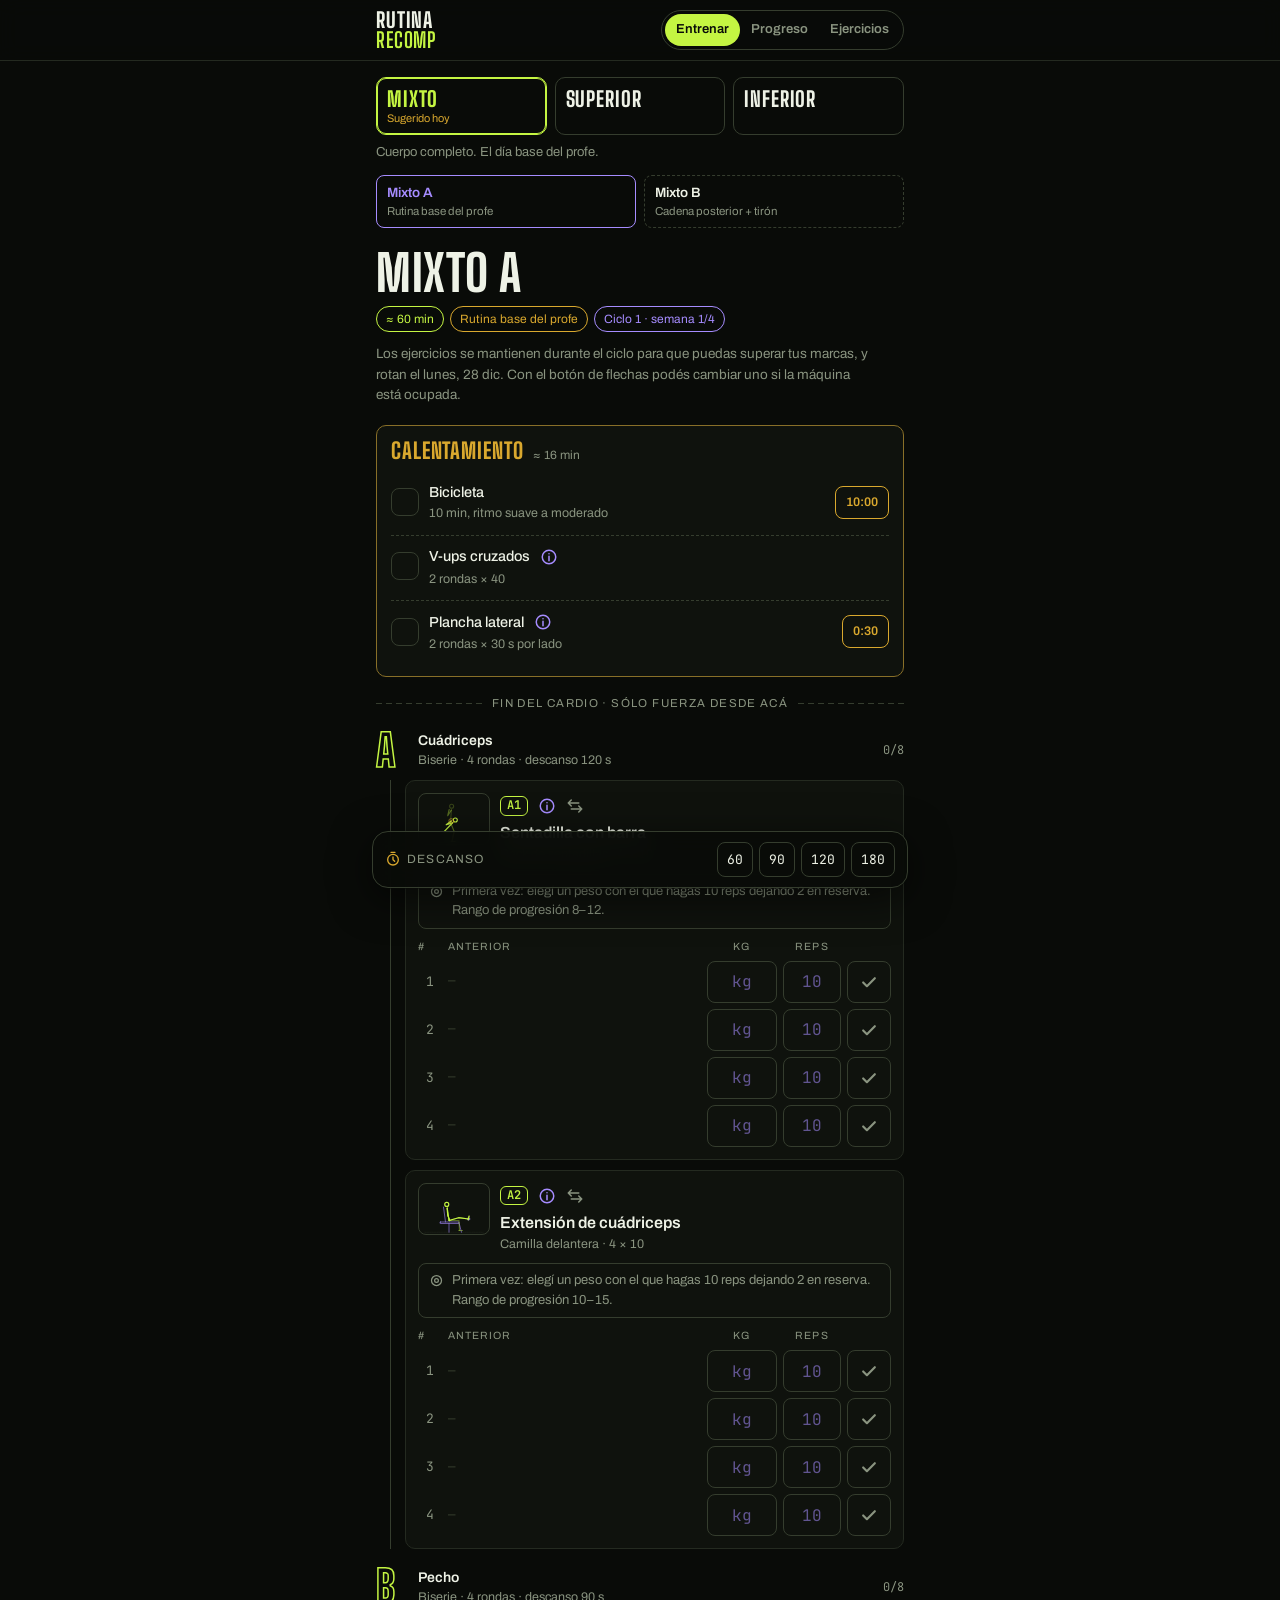
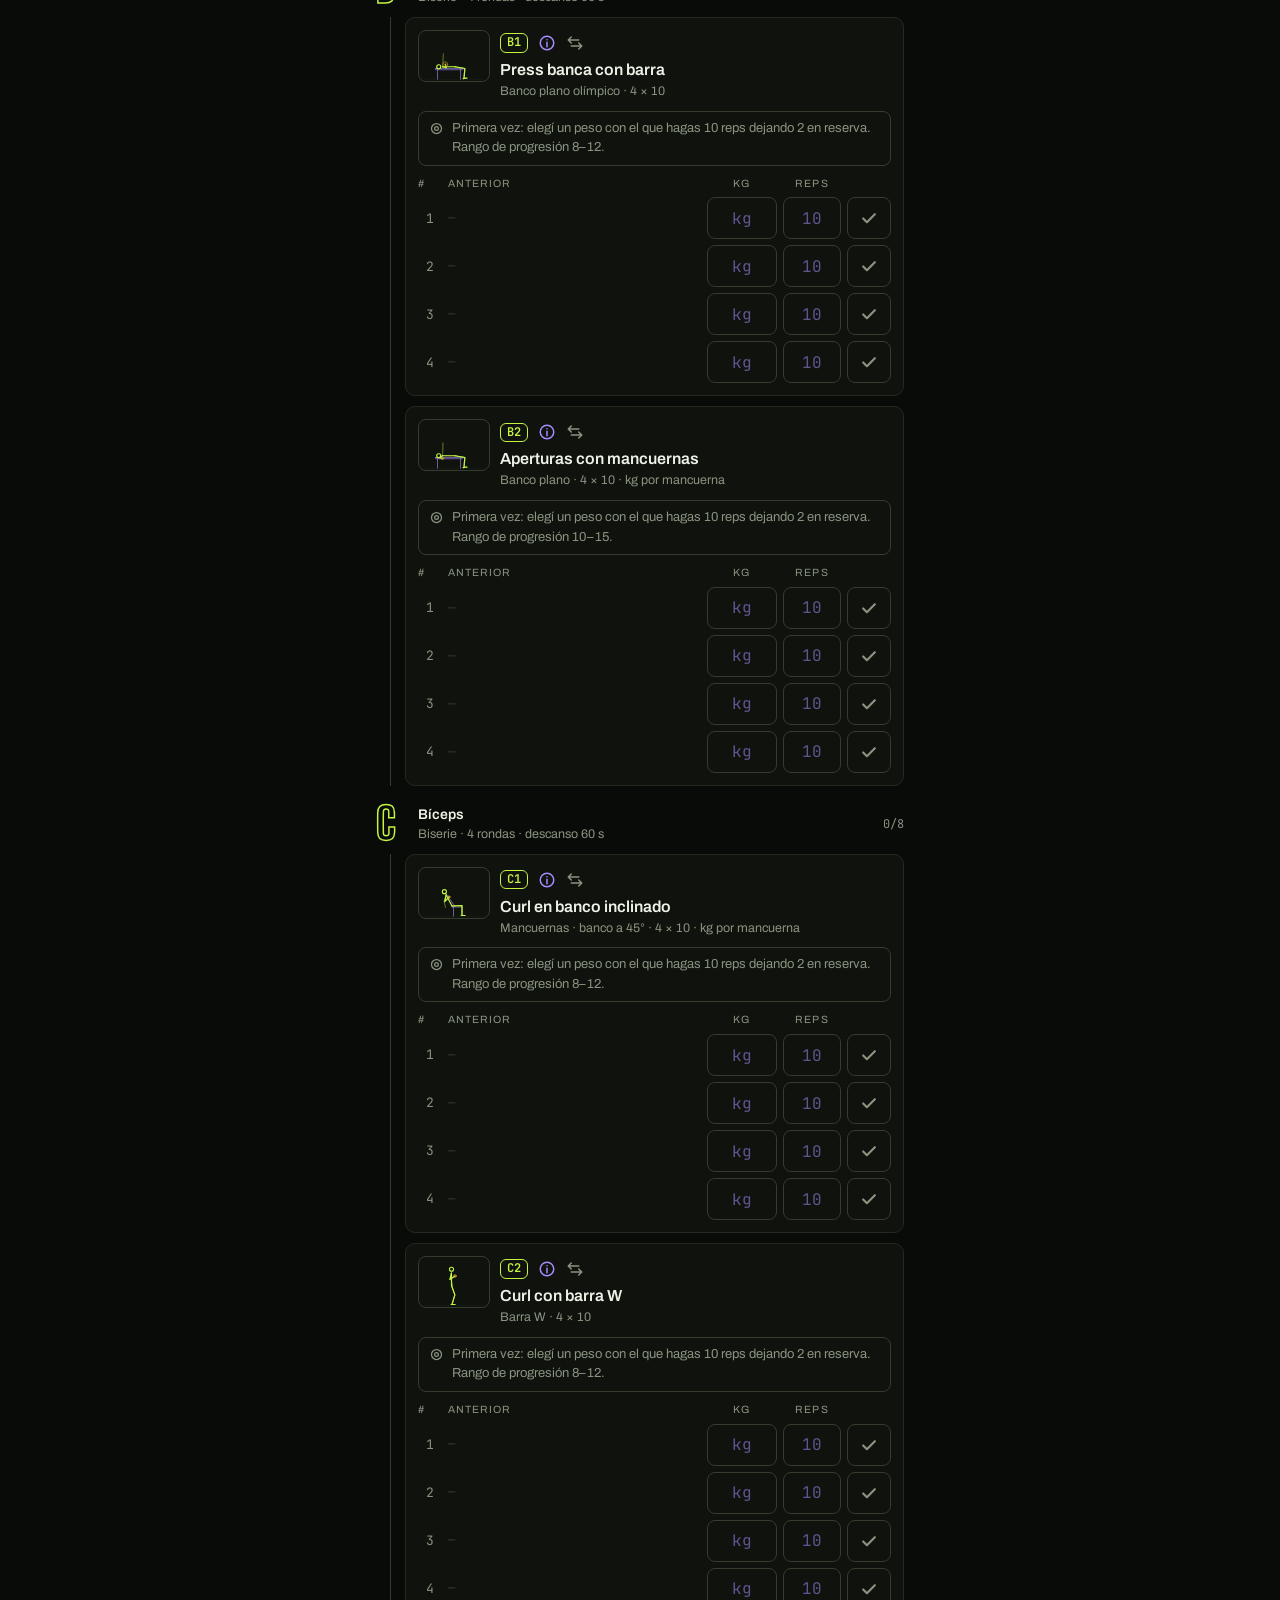
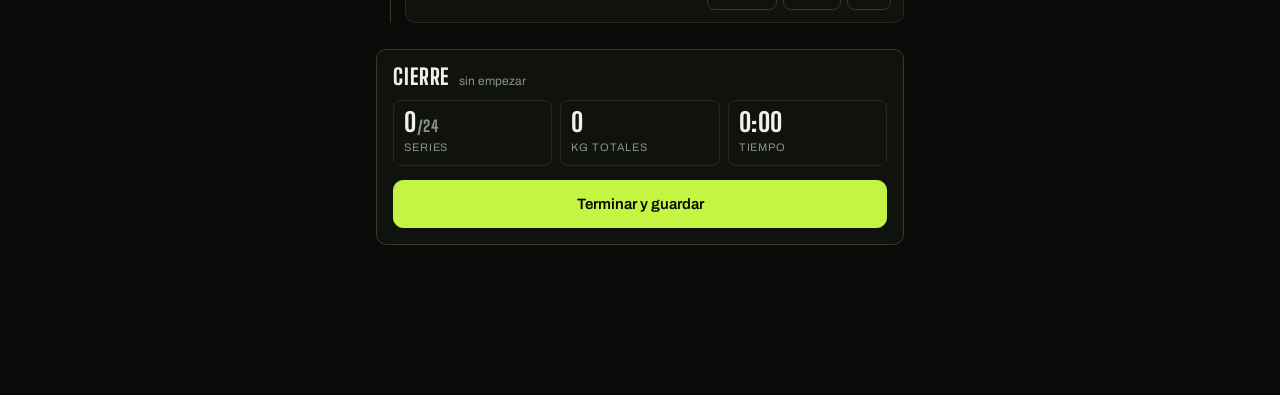
==== index.html @ bba7d82c "Rutina Recomp: app de rutina de gimnasio para recomposición - Modos Mixto / Superior / Inferior con " ====
<!doctype html>
<html lang="es">
<head>
<meta charset="utf-8">
<meta name="viewport" content="width=device-width, initial-scale=1, viewport-fit=cover">
<meta name="theme-color" content="#090b08">
<meta name="description" content="Rutina de gimnasio para recomposición corporal: registro de cargas, progresión y temporizador de descanso.">
<title>Rutina Recomp</title>
<link rel="manifest" href="manifest.webmanifest">
<link rel="icon" href="assets/icon.svg" type="image/svg+xml">
<link rel="icon" href="assets/favicon-32.png" type="image/png" sizes="32x32">
<link rel="apple-touch-icon" href="assets/apple-touch-icon.png">
<meta name="apple-mobile-web-app-capable" content="yes">
<meta name="apple-mobile-web-app-status-bar-style" content="black-translucent">
<meta name="apple-mobile-web-app-title" content="Recomp">
<link rel="preconnect" href="https://fonts.googleapis.com">
<link rel="preconnect" href="https://fonts.gstatic.com" crossorigin>
<link rel="stylesheet" href="https://fonts.googleapis.com/css2?family=Big+Shoulders+Display:wght@600;800&family=Archivo:wght@400;500;600&family=JetBrains+Mono:wght@400;600&display=swap">
<link rel="stylesheet" href="css/tokens.css">
<link rel="stylesheet" href="css/app.css">
<script type="module" src="js/main.js"></script>
</head>
<body>

<header class="top">
  <div class="wrap">
    <div class="brand">Rutina <b>Recomp</b></div>
    <nav class="nav" aria-label="Secciones">
      <button id="nav-train" data-act="view" data-v="train" aria-current="page">Entrenar</button>
      <button id="nav-prog" data-act="view" data-v="prog">Progreso</button>
      <button id="nav-lib" data-act="view" data-v="lib">Ejercicios</button>
    </nav>
  </div>
  <div class="wrap clock" id="clock">
    <span class="mono" id="clockT">0:00:00</span>
    <div class="bar" id="clockBar"><i></i></div>
    <small>de 1:30 h</small>
  </div>
</header>

<main class="wrap" id="main">
  <noscript><p>Esta app necesita JavaScript.</p></noscript>
</main>

<dialog class="info" id="info" aria-labelledby="infoTitle">
  <div class="info-body" id="infoBody"></div>
</dialog>

<div class="dock" aria-live="polite">
  <div class="dock-in" id="dockIn">
    <div class="idle" id="tIdle">
      <span class="lb"><svg viewBox="0 0 24 24" fill="none" stroke="currentColor" stroke-width="2" stroke-linecap="round"><circle cx="12" cy="13" r="8"/><path d="M12 9v4l2.5 2.5M9 2h6"/></svg>Descanso</span>
      <div class="presets">
        <button id="p60" data-act="rest" data-s="60">60</button>
        <button id="p90" data-act="rest" data-s="90">90</button>
        <button id="p120" data-act="rest" data-s="120">120</button>
        <button id="p180" data-act="rest" data-s="180">180</button>
      </div>
    </div>
    <div class="run" id="tRun" hidden>
      <svg class="ring" viewBox="0 0 56 56" aria-hidden="true"><circle class="bgc" cx="28" cy="28" r="24"/><circle class="fgc" id="tRing" cx="28" cy="28" r="24"/></svg>
      <div class="tm"><div class="tt" id="tTime">1:30</div><div class="tl" id="tLabel">Descanso</div></div>
      <div class="tbtns">
        <button id="tMinus" data-act="tadd" data-s="-15" aria-label="Restar 15 segundos">−15</button>
        <button id="tPlus" data-act="tadd" data-s="15" aria-label="Sumar 15 segundos">+15</button>
        <button id="tSkip" class="skip" data-act="tskip">Listo</button>
      </div>
    </div>
  </div>
</div>
<div class="toast" id="toast" role="status"></div>

</body>
</html>
---- css/tokens.css ----
/*
 * Tokens de diseño. Tema único oscuro (decisión de producto: se usa en el gym).
 * Negro con sesgo verde + verde lima como color principal; violeta para datos
 * del pasado y equipamiento; mostaza para calentamiento, tiempos e implementos.
 * Regla de estilo: líneas y bordes de color, rellenos sólo para estados activos.
 */
:root {
  --bg: #090b08;
  --surface: #0f120d;
  --line: #242a20;
  --line-2: #353d2e;
  --fg: #eef2e6;
  --muted: #8a9480;

  --lime: #c4f542;
  --lime-soft: rgba(196, 245, 66, 0.1);
  --purple: #a68cff;
  --purple-soft: rgba(166, 140, 255, 0.1);
  --mustard: #d9a82e;
  --mustard-soft: rgba(217, 168, 46, 0.1);
  --danger: #ff6f61;

  --f-display: "Big Shoulders Display", "Arial Narrow", Impact, sans-serif;
  --f-body: "Archivo", system-ui, -apple-system, "Segoe UI", Roboto, sans-serif;
  --f-mono: "JetBrains Mono", ui-monospace, "Cascadia Mono", Consolas, monospace;

  --r: 10px;
  --dock-h: 150px;
  color-scheme: dark;
}
---- css/app.css ----
/* Layout: una columna mobile-first (máx 560px), biseries con borde, dock de descanso flotante. */

/* ================= Base ================= */
*, *::before, *::after { box-sizing: border-box; }
[hidden] { display: none !important; }
html { background: var(--bg); -webkit-text-size-adjust: 100%; }
body {
  margin: 0; background: var(--bg); color: var(--fg);
  font: 15px/1.5 var(--f-body);
  padding-top: env(safe-area-inset-top, 0px);
  padding-bottom: calc(var(--dock-h) + env(safe-area-inset-bottom, 0px));
}
button, input, textarea { font: inherit; color: inherit; }
button { cursor: pointer; background: none; border: 0; padding: 0; text-align: inherit; }
:focus-visible { outline: 2px solid var(--lime); outline-offset: 2px; }
.wrap {
  max-width: 560px; margin: 0 auto;
  padding-left: max(16px, env(safe-area-inset-left, 0px));
  padding-right: max(16px, env(safe-area-inset-right, 0px));
}
.mono { font-family: var(--f-mono); font-variant-numeric: tabular-nums; }
.sr { position: absolute; width: 1px; height: 1px; overflow: hidden; clip: rect(0 0 0 0); }
.of { color: var(--muted); font-size: 0.6em; }

/* ================= Header ================= */
body::before { content: ""; position: fixed; inset: 0 0 auto; height: env(safe-area-inset-top, 0px); z-index: 30; background: var(--bg); }
.top {
  position: sticky; top: env(safe-area-inset-top, 0px); z-index: 20;
  background: color-mix(in srgb, var(--bg) 88%, transparent);
  backdrop-filter: blur(10px); -webkit-backdrop-filter: blur(10px);
  border-bottom: 1px solid var(--line);
}
.top .wrap { display: flex; align-items: center; gap: 10px; padding-block: 10px; }
.brand { font-family: var(--f-display); font-weight: 800; font-size: 21px; letter-spacing: 0.04em; text-transform: uppercase; line-height: 0.95; }
.brand b { color: var(--lime); display: block; }
.nav { margin-left: auto; display: flex; border: 1px solid var(--line-2); border-radius: 999px; padding: 3px; }
.nav button { padding: 6px 11px; border-radius: 999px; font-size: 13px; font-weight: 600; color: var(--muted); }
.nav button[aria-current="page"] { color: var(--bg); background: var(--lime); }
.top .clock { display: none; align-items: center; gap: 8px; padding-block: 0 10px; }
.top .clock.on { display: flex; }
.clock .mono { font-size: 13px; }
.clock small { color: var(--muted); font-size: 12px; }
.bar { flex: 1; height: 3px; background: var(--line); border-radius: 3px; overflow: hidden; }
.bar i { display: block; height: 100%; background: var(--lime); width: 0; transition: width 0.5s; }
.bar.late i { background: var(--mustard); }

/* ================= Selector de modo ================= */
.modes { display: grid; grid-template-columns: repeat(3, 1fr); gap: 8px; margin-top: 16px; }
.mode { border: 1px solid var(--line-2); border-radius: var(--r); padding: 10px 10px 8px; display: grid; gap: 1px; min-width: 0; }
.mode-t { font-family: var(--f-display); font-weight: 800; font-size: 21px; letter-spacing: 0.04em; text-transform: uppercase; line-height: 1; }
.mode-s { font-size: 11px; color: var(--mustard); white-space: nowrap; }
.mode[aria-pressed="true"] { border-color: var(--lime); box-shadow: inset 0 0 0 1px var(--lime); }
.mode[aria-pressed="true"] .mode-t { color: var(--lime); }
.dot { width: 6px; height: 6px; border-radius: 50%; background: var(--mustard); display: inline-block; margin-left: 6px; vertical-align: middle; }
.mode-hint { margin: 8px 0 0; font-size: 13px; color: var(--muted); }
.variants { display: grid; grid-template-columns: 1fr 1fr; gap: 8px; margin-top: 12px; }
.variant { border: 1px dashed var(--line-2); border-radius: 8px; padding: 7px 10px; display: grid; min-width: 0; }
.variant b { font-size: 13.5px; font-weight: 600; }
.variant small { font-size: 11.5px; color: var(--muted); white-space: nowrap; overflow: hidden; text-overflow: ellipsis; }
.variant[aria-pressed="true"] { border-style: solid; border-color: var(--purple); }
.variant[aria-pressed="true"] b { color: var(--purple); }

/* ================= Encabezado de vista ================= */
.head { margin-top: 22px; }
.head h1 {
  font-family: var(--f-display); font-weight: 800; font-size: clamp(36px, 11vw, 50px);
  line-height: 0.92; letter-spacing: 0.01em; text-transform: uppercase; margin: 0; text-wrap: balance;
}
.meta { display: flex; flex-wrap: wrap; gap: 6px; margin-top: 10px; }
.chip { font-size: 12px; padding: 3px 9px; border-radius: 999px; border: 1px solid var(--line-2); color: var(--muted); white-space: nowrap; }
.chip.l { border-color: var(--lime); color: var(--lime); }
.chip.p { border-color: var(--purple); color: var(--purple); }
.chip.m { border-color: var(--mustard); color: var(--mustard); }
.why { margin: 12px 0 0; color: var(--muted); font-size: 13.5px; max-width: 62ch; }

/* ================= Tarjetas y secciones ================= */
.card { border: 1px solid var(--line); border-radius: var(--r); background: var(--surface); }
.card.pad { padding: 14px; }
.sec-t { display: flex; align-items: baseline; gap: 10px; margin: 0 0 10px; flex-wrap: wrap; }
.sec-t h2 { font-family: var(--f-display); font-weight: 800; font-size: 22px; letter-spacing: 0.04em; text-transform: uppercase; margin: 0; line-height: 1; }
.sec-t span { font-size: 12px; color: var(--muted); }

/* Calentamiento */
.warm { margin-top: 20px; border-color: color-mix(in srgb, var(--mustard) 55%, var(--line)); padding: 14px; }
.warm .sec-t h2 { color: var(--mustard); }
.witems { display: grid; gap: 4px; }
.witem { display: grid; grid-template-columns: 28px minmax(0, 1fr) auto; align-items: center; gap: 10px; padding: 8px 0; border-top: 1px dashed var(--line-2); }
.witem:first-child { border-top: 0; }
.witem .t { font-weight: 500; font-size: 14.5px; display: flex; align-items: center; gap: 6px; }
.witem .s { font-size: 12.5px; color: var(--muted); }
.tick { width: 28px; height: 28px; border-radius: 8px; border: 1.5px solid var(--line-2); display: grid; place-items: center; }
.tick svg { width: 16px; height: 16px; opacity: 0; }
.on > .tick { border-color: var(--mustard); color: var(--mustard); }
.on > .tick svg { opacity: 1; }
.nocardio { display: flex; align-items: center; gap: 10px; margin: 18px 0 4px; color: var(--muted); font-size: 11.5px; letter-spacing: 0.12em; text-transform: uppercase; }
.nocardio::before, .nocardio::after { content: ""; flex: 1; height: 1px; background: repeating-linear-gradient(90deg, var(--line-2) 0 6px, transparent 6px 10px); }

/* Botones */
.btn-o { border: 1px solid var(--line-2); border-radius: 8px; padding: 6px 10px; font-size: 12.5px; font-weight: 600; white-space: nowrap; }
.btn-o.m { border-color: var(--mustard); color: var(--mustard); }
.btn-o.l { border-color: var(--lime); color: var(--lime); }
.btn-o.p { border-color: var(--purple); color: var(--purple); }
.btn-o.d { border-color: var(--danger); color: var(--danger); }
.i-btn { width: 26px; height: 26px; display: inline-grid; place-items: center; border-radius: 50%; color: var(--purple); flex: none; }
.i-btn svg { width: 18px; height: 18px; }
.i-btn:hover { background: var(--purple-soft); }
.i-btn.swap { color: var(--muted); }
.icon-btn { width: 40px; height: 40px; display: grid; place-items: center; border: 1px solid var(--line-2); border-radius: 10px; flex: none; }
.icon-btn svg { width: 18px; height: 18px; }
.row { display: flex; gap: 8px; flex-wrap: wrap; }
.row.nowrap { flex-wrap: nowrap; }
.btn { flex: 1; min-height: 48px; border-radius: 10px; border: 1.5px solid var(--lime); color: var(--lime); font-weight: 600; font-size: 15px; padding: 0 14px; text-align: center; }
.btn.solid { background: var(--lime); color: var(--bg); }
.btn.ghost { border-color: var(--line-2); color: var(--muted); }
.btn.warn { border-color: var(--danger); color: var(--danger); }
.btn.shrink { flex: 0 0 auto; }

/* ================= Bloques y ejercicios ================= */
.block { margin-top: 18px; }
.bhead { display: flex; align-items: center; gap: 12px; margin-bottom: 10px; }
.bcode { font-family: var(--f-display); font-weight: 800; font-size: 44px; line-height: 0.8; color: transparent; -webkit-text-stroke: 1.5px var(--lime); min-width: 30px; }
.bhead .bt { font-weight: 600; font-size: 14px; }
.bhead .bs { font-size: 12.5px; color: var(--muted); }
.bprog { margin-left: auto; font-size: 12px; color: var(--muted); }
.bprog.full { color: var(--lime); }
.pair { display: grid; gap: 10px; border-left: 1px solid var(--line-2); margin-left: 14px; padding-left: 14px; }
.ex { padding: 12px; min-width: 0; }
.ex.complete { border-color: color-mix(in srgb, var(--lime) 50%, var(--line)); }
.exh { display: flex; gap: 10px; align-items: flex-start; }
.thumb { width: 72px; height: 52px; flex: none; border: 1px solid var(--line-2); border-radius: 8px; overflow: hidden; display: block; }
.thumb:hover { border-color: var(--purple); }
.exh-t { min-width: 0; flex: 1; }
.exh-row { display: flex; align-items: center; gap: 2px; }
.excode { font-family: var(--f-mono); font-size: 12px; font-weight: 600; color: var(--lime); border: 1px solid var(--lime); border-radius: 6px; padding: 1px 6px; line-height: 1.3; margin-right: 4px; }
.exh h3 { margin: 4px 0 0; font-size: 16px; font-weight: 600; line-height: 1.25; }
.exh .eq { margin: 2px 0 0; font-size: 12.5px; color: var(--muted); }
.goal { margin: 10px 0 0; font-size: 13px; border: 1px solid var(--purple); background: var(--purple-soft); border-radius: 8px; padding: 7px 10px; display: flex; gap: 8px; align-items: flex-start; }
.goal svg { flex: none; width: 15px; height: 15px; color: var(--purple); margin-top: 2px; }
.goal.up { border-color: var(--lime); background: var(--lime-soft); }
.goal.up svg { color: var(--lime); }
.goal.first { border-color: var(--line-2); background: none; color: var(--muted); }
.goal.first svg { color: var(--muted); }

.sets { margin-top: 10px; display: grid; gap: 6px; }
.srow { display: grid; grid-template-columns: 24px minmax(0, 1fr) 70px 58px 44px; gap: 6px; align-items: center; }
.sh { font-size: 10.5px; letter-spacing: 0.1em; text-transform: uppercase; color: var(--muted); }
.sh span:nth-child(n + 3) { text-align: center; }
.sn { font-family: var(--f-mono); font-size: 13px; color: var(--muted); text-align: center; }
.prev { font-family: var(--f-mono); font-size: 12.5px; color: var(--purple); white-space: nowrap; overflow: hidden; text-overflow: ellipsis; }
.prev.none { color: var(--line-2); }
.in {
  width: 100%; height: 42px; border: 1px solid var(--line-2); border-radius: 8px; background: transparent;
  text-align: center; font-family: var(--f-mono); font-size: 16px; font-variant-numeric: tabular-nums; padding: 0 4px;
}
.in::placeholder { color: color-mix(in srgb, var(--purple) 55%, transparent); }
.in:focus { border-color: var(--lime); outline: none; box-shadow: 0 0 0 1px var(--lime); }
.chk { width: 44px; height: 42px; border-radius: 8px; border: 1.5px solid var(--line-2); display: grid; place-items: center; color: var(--muted); }
.chk svg { width: 20px; height: 20px; }
.set.done .chk { background: var(--lime); border-color: var(--lime); color: var(--bg); }
.set.done .in { border-color: color-mix(in srgb, var(--lime) 40%, var(--line)); color: var(--lime); }
.set.err .in[data-f="reps"] { border-color: var(--danger); box-shadow: 0 0 0 1px var(--danger); }

/* Cierre */
.finish { margin-top: 26px; padding: 16px; border-color: var(--line-2); }
.stats { display: grid; grid-template-columns: repeat(3, 1fr); gap: 8px; margin: 4px 0 14px; }
.stat { border: 1px solid var(--line); border-radius: 8px; padding: 8px 10px; min-width: 0; }
.stat b { display: block; font-family: var(--f-display); font-weight: 800; font-size: 26px; line-height: 1; letter-spacing: 0.02em; }
.stat small { font-size: 11px; color: var(--muted); text-transform: uppercase; letter-spacing: 0.08em; }
.confirm { margin: 0 0 10px; font-size: 14px; }

/* ================= Figuras (vectores) ================= */
.fig { width: 100%; height: 100%; display: block; }
.fig line, .fig polyline, .fig rect, .fig circle, .fig path { fill: none; stroke-linecap: round; stroke-linejoin: round; }
.fig .ground { stroke: var(--line-2); stroke-width: 1; stroke-dasharray: 3 4; }
.fig .eq { stroke: var(--purple); stroke-width: 1.6; }
.fig .eq.dash { stroke-dasharray: 2 4; opacity: 0.7; }
.fig .body { stroke: var(--lime); stroke-width: 3.2; }
.fig .body.head { fill: var(--bg); }
.fig .body.far { opacity: 0.38; }
.fig .ghost .body { stroke-width: 2; opacity: 0.22; }
.fig .imp { stroke: var(--mustard); stroke-width: 2; }
.fig .imp.fill { fill: var(--mustard-soft); }
.fig .imp.band { stroke-width: 1.6; stroke-dasharray: 4 3; }
.thumb .fig .body { stroke-width: 4.5; }
.thumb .fig .eq { stroke-width: 2.4; }

/* ================= Ficha del ejercicio ================= */
dialog.info {
  border: 1px solid var(--line-2); background: var(--bg); color: var(--fg); padding: 0;
  width: min(560px, 100%); max-width: 100%; max-height: 100%; margin: auto auto 0; border-radius: 18px 18px 0 0;
}
dialog.info::backdrop { background: rgba(0, 0, 0, 0.7); backdrop-filter: blur(2px); }
@media (min-width: 620px) { dialog.info { margin: auto; border-radius: 18px; max-height: 92vh; } }
.info-body {
  max-height: 88vh; overflow-y: auto; overscroll-behavior: contain;
  padding: 16px max(16px, env(safe-area-inset-right, 0px)) calc(20px + env(safe-area-inset-bottom, 0px)) max(16px, env(safe-area-inset-left, 0px));
}
.info-h { display: flex; align-items: flex-start; gap: 12px; }
.info-h > div { flex: 1; min-width: 0; }
.eyebrow { font-size: 11px; letter-spacing: 0.14em; text-transform: uppercase; color: var(--mustard); }
.info-h h2 { margin: 2px 0 0; font-family: var(--f-display); font-weight: 800; font-size: 30px; line-height: 0.95; text-transform: uppercase; text-wrap: balance; }
.stage { margin-top: 12px; border: 1px solid var(--line-2); border-radius: 12px; aspect-ratio: 240 / 200; max-width: 100%;
  background: radial-gradient(120% 90% at 50% 100%, var(--lime-soft), transparent 60%); }
.muscles, .last { margin: 12px 0 0; font-size: 13.5px; }
.muscles span, .last span:first-child { color: var(--muted); font-size: 11px; letter-spacing: 0.12em; text-transform: uppercase; margin-right: 6px; }
.last .mono { color: var(--purple); }
.info-s { margin: 18px 0 6px; font-size: 11.5px; letter-spacing: 0.14em; text-transform: uppercase; color: var(--lime); font-weight: 600; }
.how { margin: 0; padding-left: 20px; display: grid; gap: 6px; font-size: 14px; }
.how li::marker { color: var(--lime); font-family: var(--f-mono); }
.prog { margin: 0; font-size: 14px; color: var(--fg); max-width: 62ch; }
.alts-hint { margin: 0 0 8px; font-size: 12.5px; color: var(--muted); }
.alts { display: grid; gap: 8px; }
.alt { display: flex; align-items: center; gap: 10px; border: 1px solid var(--line-2); border-radius: 10px; padding: 6px 10px 6px 6px; }
.alt.on { border-color: var(--lime); }
.alt-fig { width: 64px; height: 46px; flex: none; }
.alt-t { display: grid; min-width: 0; }
.alt-t b { font-weight: 600; font-size: 14px; }
.alt-t small { color: var(--muted); font-size: 12px; }
.alt.on .alt-t b { color: var(--lime); }

/* ================= Progreso ================= */
.kpis { display: grid; grid-template-columns: repeat(3, 1fr); gap: 8px; margin-top: 14px; }
.kpi { border: 1px solid var(--line-2); border-radius: var(--r); padding: 10px 12px; min-width: 0; }
.kpi b { display: block; font-family: var(--f-display); font-weight: 800; font-size: 32px; line-height: 1; }
.kpi small { color: var(--muted); font-size: 11.5px; }
.kpi.l b { color: var(--lime); } .kpi.p b { color: var(--purple); } .kpi.m b { color: var(--mustard); }
.pgroup { margin-top: 22px; }
.list > * + * { border-top: 1px solid var(--line); }
.prow { width: 100%; display: grid; grid-template-columns: minmax(0, 1fr) auto 96px; gap: 10px; align-items: center; padding: 10px 12px; }
.prow-t { min-width: 0; }
.prow .n { font-size: 14px; font-weight: 500; overflow: hidden; text-overflow: ellipsis; white-space: nowrap; }
.prow .s, .hrow .s { font-size: 12px; color: var(--muted); }
.prow .v { text-align: right; font-size: 13px; white-space: nowrap; }
.prow .v small { display: block; color: var(--purple); font-size: 11px; }
.spark { width: 96px; height: 30px; display: block; }
.spark .ln { fill: none; stroke: var(--lime); stroke-width: 1.5; }
.spark .ar { fill: var(--lime-soft); stroke: none; }
.spark .pt { fill: var(--lime); stroke: none; }
.spark .gd { stroke: var(--line); stroke-width: 1; }
.spark text { fill: var(--muted); font: 10px var(--f-mono); }
.hrow { display: grid; grid-template-columns: minmax(0, 1fr) auto; gap: 10px; align-items: center; padding: 10px 12px; }
.hrow-t { min-width: 0; }
.hrow .t { font-weight: 500; font-size: 14px; }
.empty { padding: 18px 14px; color: var(--muted); font-size: 14px; }
.empty b { color: var(--fg); font-weight: 600; }
textarea.io { width: 100%; min-height: 110px; margin-top: 10px; background: transparent; border: 1px solid var(--line-2); border-radius: 8px; padding: 10px; font: 12px/1.4 var(--f-mono); resize: vertical; }
.tips { margin-top: 22px; padding: 14px; border-color: color-mix(in srgb, var(--purple) 45%, var(--line)); }
.tips ul { margin: 0; padding-left: 18px; display: grid; gap: 6px; font-size: 13.5px; color: var(--muted); }
.tips li::marker { color: var(--purple); }
.tips .sec-t h2 { color: var(--purple); }

/* ================= Biblioteca ================= */
.search { display: block; margin-top: 14px; }
.search input { width: 100%; height: 44px; border: 1px solid var(--line-2); border-radius: 10px; background: transparent; padding: 0 12px; font-size: 15px; }
.search input:focus { outline: none; border-color: var(--lime); }
.lib-pat { margin-top: 12px; }
.lib-pat h3 { margin: 0 0 8px; font-size: 11.5px; letter-spacing: 0.14em; text-transform: uppercase; color: var(--muted); font-weight: 600; }
.lib-grid { display: grid; grid-template-columns: repeat(2, minmax(0, 1fr)); gap: 8px; }
.lib-card { border: 1px solid var(--line); border-radius: var(--r); background: var(--surface); padding: 6px 6px 10px; display: grid; gap: 6px; min-width: 0; }
.lib-card:hover { border-color: var(--purple); }
.lib-fig { aspect-ratio: 240 / 200; max-width: 100%; display: block; border-bottom: 1px dashed var(--line); }
.lib-t { display: grid; padding: 0 4px; min-width: 0; }
.lib-t b { font-size: 13.5px; font-weight: 600; line-height: 1.25; }
.lib-t small { font-size: 11.5px; color: var(--muted); }

/* ================= Dock de descanso ================= */
.dock {
  position: fixed; left: 0; right: 0; bottom: 0; z-index: 40; pointer-events: none;
  padding: 0 max(12px, env(safe-area-inset-right, 0px)) calc(12px + env(safe-area-inset-bottom, 0px)) max(12px, env(safe-area-inset-left, 0px));
}
.dock-in {
  pointer-events: auto; max-width: 536px; margin: 0 auto; border: 1px solid var(--line-2); border-radius: 16px;
  background: color-mix(in srgb, var(--bg) 92%, transparent); backdrop-filter: blur(12px); -webkit-backdrop-filter: blur(12px);
  padding: 10px 12px; box-shadow: 0 10px 40px rgba(0, 0, 0, 0.6);
}
.idle { display: flex; align-items: center; gap: 10px; }
.idle .lb { display: flex; align-items: center; gap: 6px; font-size: 12px; color: var(--muted); text-transform: uppercase; letter-spacing: 0.1em; white-space: nowrap; }
.idle .lb svg { width: 16px; height: 16px; color: var(--mustard); }
.presets { margin-left: auto; display: flex; gap: 6px; }
.presets button { font-family: var(--f-mono); font-size: 13px; border: 1px solid var(--line-2); border-radius: 8px; padding: 7px 9px; }
.presets button:hover { border-color: var(--mustard); color: var(--mustard); }
.run { display: flex; align-items: center; gap: 12px; }
.ring { width: 56px; height: 56px; flex: none; transform: rotate(-90deg); }
.ring circle { fill: none; stroke-width: 3; }
.ring .bgc { stroke: var(--line-2); }
.ring .fgc { stroke: var(--lime); stroke-linecap: round; transition: stroke-dashoffset 0.25s linear; }
.run.low .ring .fgc { stroke: var(--mustard); }
.tm { min-width: 0; flex: 1; }
.tm .tt { font-family: var(--f-mono); font-size: 30px; font-weight: 600; line-height: 1; font-variant-numeric: tabular-nums; }
.tm .tl { font-size: 12px; color: var(--muted); white-space: nowrap; overflow: hidden; text-overflow: ellipsis; margin-top: 3px; }
.tbtns { display: flex; gap: 6px; }
.tbtns button { min-width: 44px; height: 40px; border: 1px solid var(--line-2); border-radius: 10px; font-family: var(--f-mono); font-size: 13px; padding: 0 8px; text-align: center; }
.tbtns .skip { border-color: var(--lime); color: var(--lime); }
.dock-in.go { border-color: var(--lime); box-shadow: 0 0 0 1px var(--lime), 0 10px 40px rgba(0, 0, 0, 0.6); }
.dock-in.go .tt { color: var(--lime); font-size: 24px; }

.toast {
  position: fixed; left: 50%; top: calc(env(safe-area-inset-top, 0px) + 64px); transform: translate(-50%, -8px); opacity: 0; transition: 0.25s; z-index: 60;
  border: 1px solid var(--lime); background: var(--bg); color: var(--lime); padding: 8px 14px; border-radius: 999px;
  font-size: 13.5px; font-weight: 600; pointer-events: none; max-width: calc(100% - 32px); text-align: center;
}
.toast.show { opacity: 1; transform: translate(-50%, 0); }

@media (max-width: 380px) {
  .srow { grid-template-columns: 20px minmax(0, 1fr) 62px 52px 42px; gap: 5px; }
  .nav button { padding: 6px 8px; font-size: 12px; }
  .presets button { padding: 7px 7px; }
  .tbtns button { min-width: 40px; }
  .thumb { width: 60px; height: 44px; }
}
@media (prefers-reduced-motion: reduce) { * { transition: none !important; animation: none !important; } }
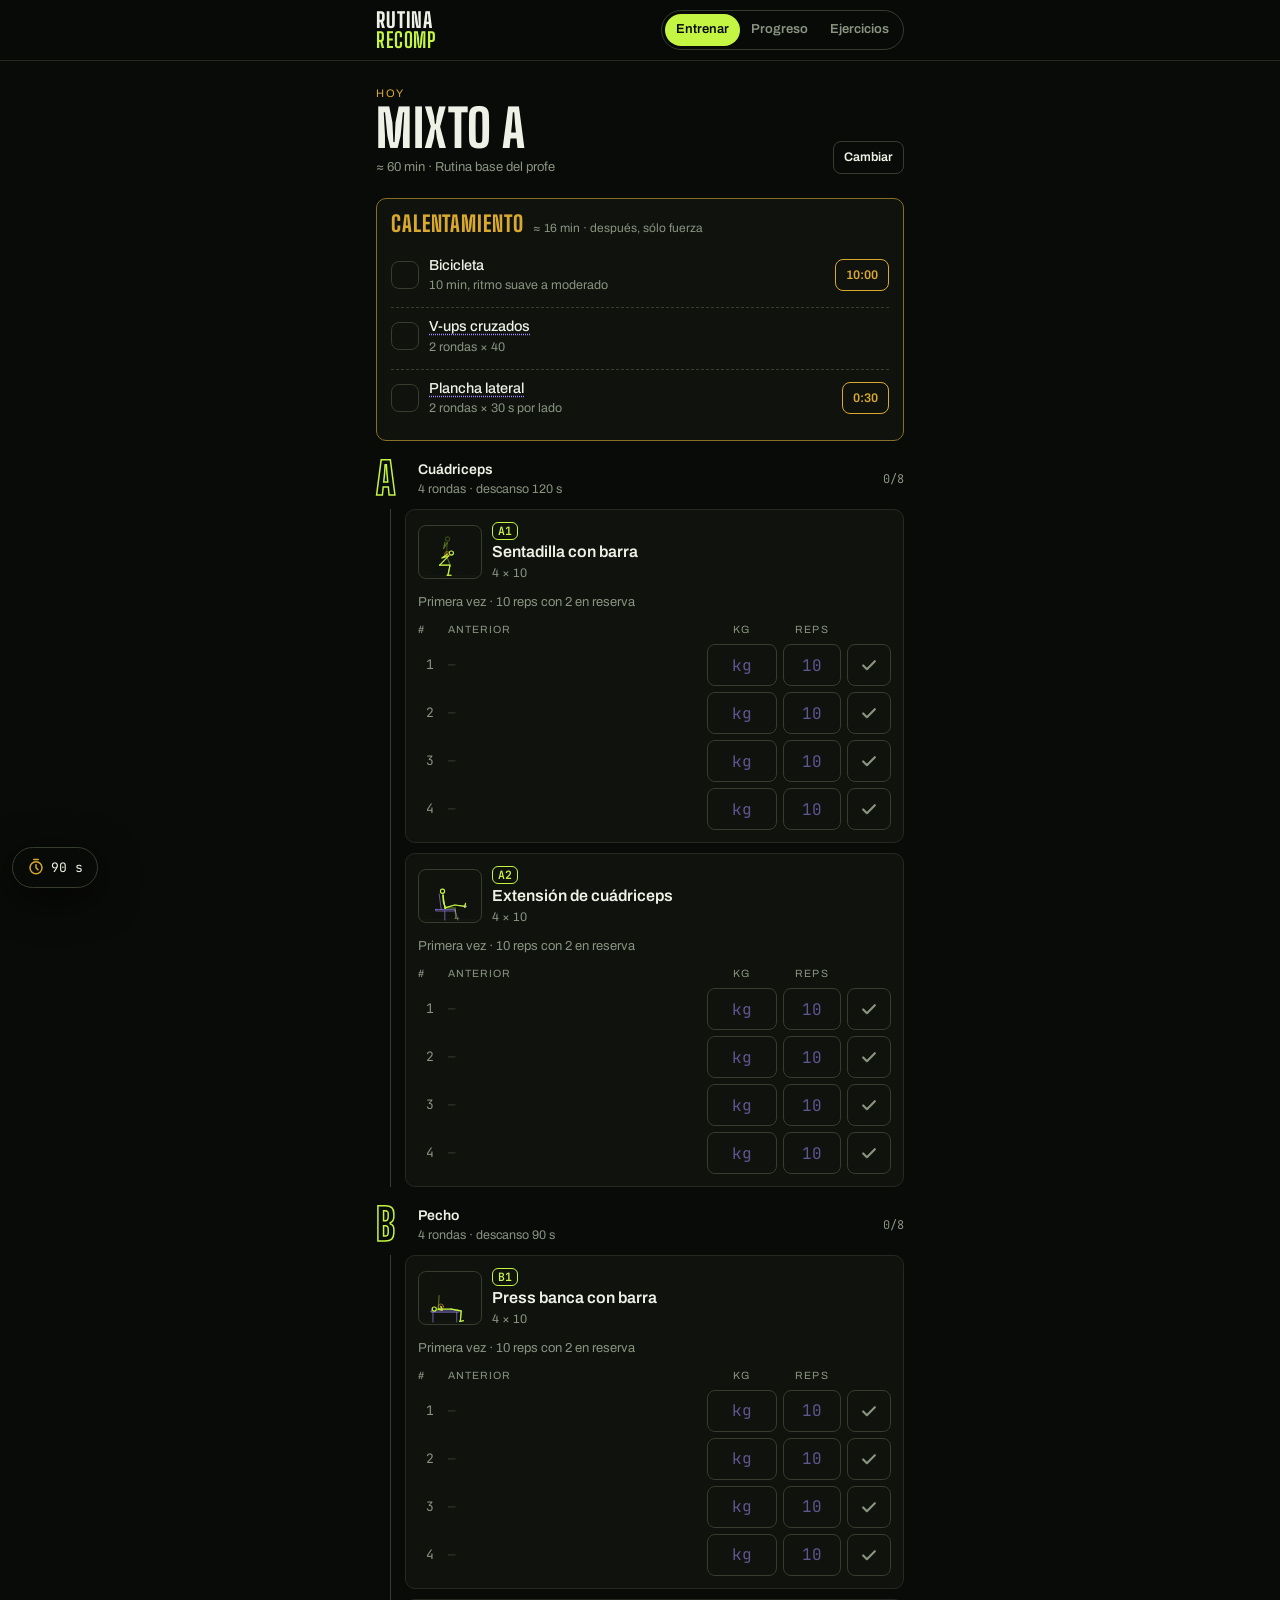
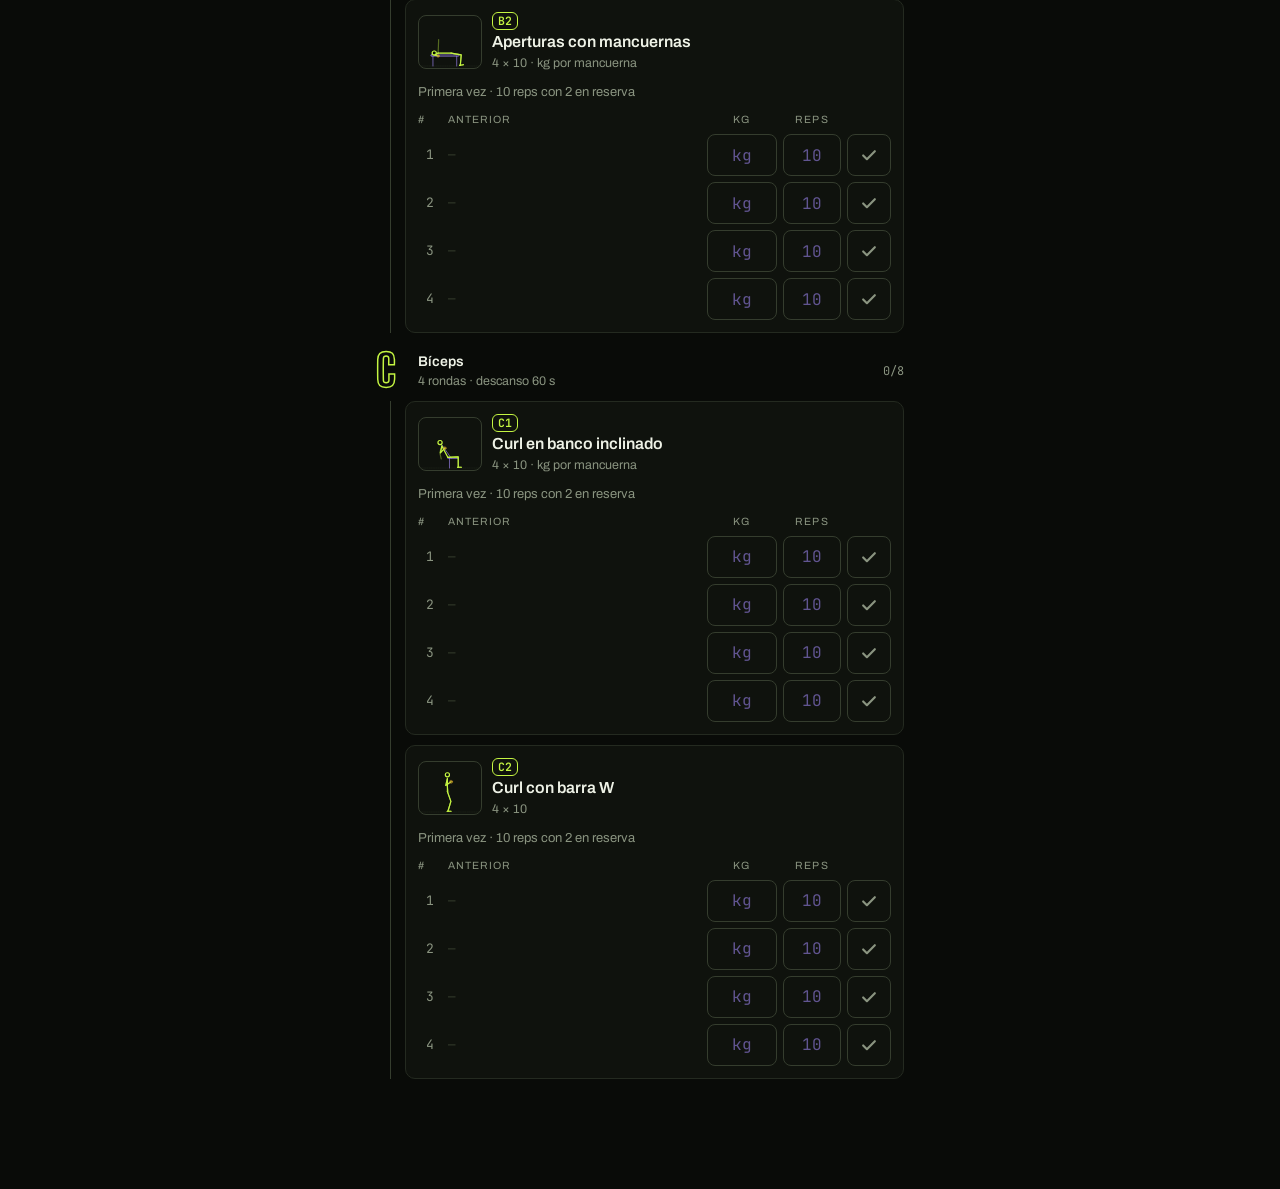
==== commit 271232a8: "Simplificar la vista Entrenar - Encabezado "Hoy · <sesión>" con un solo botón Cambiar (modo y varian" ====
--- a/index.html
+++ b/index.html
@@ -48,15 +48,9 @@
 
 <div class="dock" aria-live="polite">
   <div class="dock-in" id="dockIn">
-    <div class="idle" id="tIdle">
-      <span class="lb"><svg viewBox="0 0 24 24" fill="none" stroke="currentColor" stroke-width="2" stroke-linecap="round"><circle cx="12" cy="13" r="8"/><path d="M12 9v4l2.5 2.5M9 2h6"/></svg>Descanso</span>
-      <div class="presets">
-        <button id="p60" data-act="rest" data-s="60">60</button>
-        <button id="p90" data-act="rest" data-s="90">90</button>
-        <button id="p120" data-act="rest" data-s="120">120</button>
-        <button id="p180" data-act="rest" data-s="180">180</button>
-      </div>
-    </div>
+    <button class="idle" id="tIdle" data-act="rest" data-s="90" aria-label="Iniciar descanso de 90 segundos">
+      <svg viewBox="0 0 24 24" fill="none" stroke="currentColor" stroke-width="2" stroke-linecap="round"><circle cx="12" cy="13" r="8"/><path d="M12 9v4l2.5 2.5M9 2h6"/></svg><span class="mono">90 s</span>
+    </button>
     <div class="run" id="tRun" hidden>
       <svg class="ring" viewBox="0 0 56 56" aria-hidden="true"><circle class="bgc" cx="28" cy="28" r="24"/><circle class="fgc" id="tRing" cx="28" cy="28" r="24"/></svg>
       <div class="tm"><div class="tt" id="tTime">1:30</div><div class="tl" id="tLabel">Descanso</div></div>
--- a/css/tokens.css
+++ b/css/tokens.css
@@ -25,6 +25,6 @@
   --f-mono: "JetBrains Mono", ui-monospace, "Cascadia Mono", Consolas, monospace;
 
   --r: 10px;
-  --dock-h: 150px;
+  --dock-h: 110px;
   color-scheme: dark;
 }
--- a/css/app.css
+++ b/css/app.css
@@ -44,21 +44,29 @@
 .bar i { display: block; height: 100%; background: var(--lime); width: 0; transition: width 0.5s; }
 .bar.late i { background: var(--mustard); }
 
-/* ================= Selector de modo ================= */
-.modes { display: grid; grid-template-columns: repeat(3, 1fr); gap: 8px; margin-top: 16px; }
-.mode { border: 1px solid var(--line-2); border-radius: var(--r); padding: 10px 10px 8px; display: grid; gap: 1px; min-width: 0; }
-.mode-t { font-family: var(--f-display); font-weight: 800; font-size: 21px; letter-spacing: 0.04em; text-transform: uppercase; line-height: 1; }
-.mode-s { font-size: 11px; color: var(--mustard); white-space: nowrap; }
-.mode[aria-pressed="true"] { border-color: var(--lime); box-shadow: inset 0 0 0 1px var(--lime); }
+/* ================= Hoy + selector (oculto hasta "Cambiar") ================= */
+.today { display: flex; align-items: flex-end; gap: 12px; margin-top: 20px; }
+.today-t { flex: 1; min-width: 0; }
+.today h1 {
+  font-family: var(--f-display); font-weight: 800; font-size: clamp(38px, 12vw, 52px);
+  line-height: 0.9; letter-spacing: 0.01em; text-transform: uppercase; margin: 2px 0 0;
+}
+.today-s { margin: 6px 0 0; font-size: 13px; color: var(--muted); }
+.today .btn-o { margin-bottom: 4px; }
+.picker { margin-top: 14px; padding: 10px; display: grid; gap: 10px; border-color: var(--line-2); }
+.modes { display: grid; gap: 6px; }
+.mode { border: 1px solid var(--line); border-radius: 8px; padding: 8px 10px; display: grid; gap: 1px; min-width: 0; }
+.mode-t { font-family: var(--f-display); font-weight: 800; font-size: 20px; letter-spacing: 0.04em; text-transform: uppercase; line-height: 1; }
+.mode-s { font-size: 12px; color: var(--muted); }
+.mode-s em { font-style: normal; color: var(--mustard); white-space: nowrap; }
+.mode[aria-pressed="true"] { border-color: var(--lime); }
 .mode[aria-pressed="true"] .mode-t { color: var(--lime); }
 .dot { width: 6px; height: 6px; border-radius: 50%; background: var(--mustard); display: inline-block; margin-left: 6px; vertical-align: middle; }
-.mode-hint { margin: 8px 0 0; font-size: 13px; color: var(--muted); }
-.variants { display: grid; grid-template-columns: 1fr 1fr; gap: 8px; margin-top: 12px; }
-.variant { border: 1px dashed var(--line-2); border-radius: 8px; padding: 7px 10px; display: grid; min-width: 0; }
-.variant b { font-size: 13.5px; font-weight: 600; }
-.variant small { font-size: 11.5px; color: var(--muted); white-space: nowrap; overflow: hidden; text-overflow: ellipsis; }
-.variant[aria-pressed="true"] { border-style: solid; border-color: var(--purple); }
-.variant[aria-pressed="true"] b { color: var(--purple); }
+.variant-row { display: flex; align-items: center; gap: 10px; font-size: 12px; color: var(--muted); }
+.segs { display: flex; border: 1px solid var(--line-2); border-radius: 8px; padding: 2px; }
+.seg { min-width: 40px; padding: 4px 10px; border-radius: 6px; font-family: var(--f-mono); font-size: 13px; text-align: center; }
+.seg[aria-pressed="true"] { color: var(--purple); box-shadow: inset 0 0 0 1px var(--purple); }
+.link { text-decoration: underline dotted var(--purple); text-underline-offset: 3px; }
 
 /* ================= Encabezado de vista ================= */
 .head { margin-top: 22px; }
@@ -92,8 +100,9 @@
 .tick svg { width: 16px; height: 16px; opacity: 0; }
 .on > .tick { border-color: var(--mustard); color: var(--mustard); }
 .on > .tick svg { opacity: 1; }
-.nocardio { display: flex; align-items: center; gap: 10px; margin: 18px 0 4px; color: var(--muted); font-size: 11.5px; letter-spacing: 0.12em; text-transform: uppercase; }
-.nocardio::before, .nocardio::after { content: ""; flex: 1; height: 1px; background: repeating-linear-gradient(90deg, var(--line-2) 0 6px, transparent 6px 10px); }
+.warm-done { width: 100%; display: flex; align-items: center; gap: 10px; padding: 10px 14px; font-size: 14px; color: var(--mustard); }
+.warm-done small { margin-left: auto; color: var(--muted); font-size: 12px; }
+.warm-done .tick { width: 22px; height: 22px; }
 
 /* Botones */
 .btn-o { border: 1px solid var(--line-2); border-radius: 8px; padding: 6px 10px; font-size: 12.5px; font-weight: 600; white-space: nowrap; }
@@ -101,10 +110,6 @@
 .btn-o.l { border-color: var(--lime); color: var(--lime); }
 .btn-o.p { border-color: var(--purple); color: var(--purple); }
 .btn-o.d { border-color: var(--danger); color: var(--danger); }
-.i-btn { width: 26px; height: 26px; display: inline-grid; place-items: center; border-radius: 50%; color: var(--purple); flex: none; }
-.i-btn svg { width: 18px; height: 18px; }
-.i-btn:hover { background: var(--purple-soft); }
-.i-btn.swap { color: var(--muted); }
 .icon-btn { width: 40px; height: 40px; display: grid; place-items: center; border: 1px solid var(--line-2); border-radius: 10px; flex: none; }
 .icon-btn svg { width: 18px; height: 18px; }
 .row { display: flex; gap: 8px; flex-wrap: wrap; }
@@ -126,20 +131,19 @@
 .pair { display: grid; gap: 10px; border-left: 1px solid var(--line-2); margin-left: 14px; padding-left: 14px; }
 .ex { padding: 12px; min-width: 0; }
 .ex.complete { border-color: color-mix(in srgb, var(--lime) 50%, var(--line)); }
-.exh { display: flex; gap: 10px; align-items: flex-start; }
-.thumb { width: 72px; height: 52px; flex: none; border: 1px solid var(--line-2); border-radius: 8px; overflow: hidden; display: block; }
-.thumb:hover { border-color: var(--purple); }
-.exh-t { min-width: 0; flex: 1; }
-.exh-row { display: flex; align-items: center; gap: 2px; }
-.excode { font-family: var(--f-mono); font-size: 12px; font-weight: 600; color: var(--lime); border: 1px solid var(--lime); border-radius: 6px; padding: 1px 6px; line-height: 1.3; margin-right: 4px; }
-.exh h3 { margin: 4px 0 0; font-size: 16px; font-weight: 600; line-height: 1.25; }
-.exh .eq { margin: 2px 0 0; font-size: 12.5px; color: var(--muted); }
-.goal { margin: 10px 0 0; font-size: 13px; border: 1px solid var(--purple); background: var(--purple-soft); border-radius: 8px; padding: 7px 10px; display: flex; gap: 8px; align-items: flex-start; }
-.goal svg { flex: none; width: 15px; height: 15px; color: var(--purple); margin-top: 2px; }
-.goal.up { border-color: var(--lime); background: var(--lime-soft); }
-.goal.up svg { color: var(--lime); }
-.goal.first { border-color: var(--line-2); background: none; color: var(--muted); }
-.goal.first svg { color: var(--muted); }
+.exh { width: 100%; display: flex; gap: 10px; align-items: center; border-radius: 8px; }
+.exh:hover .thumb { border-color: var(--purple); }
+.thumb { width: 64px; height: 54px; flex: none; border: 1px solid var(--line-2); border-radius: 8px; overflow: hidden; display: block; }
+.exh-t { min-width: 0; flex: 1; display: grid; justify-items: start; gap: 2px; }
+.excode { font-family: var(--f-mono); font-size: 11.5px; font-weight: 600; color: var(--lime); border: 1px solid var(--lime); border-radius: 6px; padding: 0 5px; line-height: 1.4; }
+.exh-n { font-size: 16px; font-weight: 600; line-height: 1.25; }
+.exh .eq { font-size: 12.5px; color: var(--muted); }
+.goal { margin: 10px 0 0; font-size: 13px; color: var(--purple); display: flex; gap: 6px; align-items: center; }
+.goal b { color: var(--fg); }
+.goal svg { flex: none; width: 14px; height: 14px; }
+.goal.up { color: var(--lime); }
+.goal.up b { color: var(--lime); }
+.goal.first { color: var(--muted); }
 
 .sets { margin-top: 10px; display: grid; gap: 6px; }
 .srow { display: grid; grid-template-columns: 24px minmax(0, 1fr) 70px 58px 44px; gap: 6px; align-items: center; }
@@ -225,6 +229,14 @@
 .kpi small { color: var(--muted); font-size: 11.5px; }
 .kpi.l b { color: var(--lime); } .kpi.p b { color: var(--purple); } .kpi.m b { color: var(--mustard); }
 .pgroup { margin-top: 22px; }
+.cycle { margin-top: 12px; padding: 12px 14px; display: flex; gap: 14px; align-items: center; border-color: color-mix(in srgb, var(--purple) 45%, var(--line)); }
+.cycle-n { display: grid; justify-items: center; }
+.cycle-n b { font-family: var(--f-display); font-weight: 800; font-size: 40px; line-height: 0.9; color: var(--purple); }
+.cycle-t { min-width: 0; }
+.cycle-t p { margin: 6px 0 0; font-size: 13px; color: var(--muted); }
+.cycle-w { display: flex; gap: 4px; }
+.cycle-w i { width: 22px; height: 4px; border-radius: 2px; background: var(--line-2); }
+.cycle-w i.on { background: var(--purple); }
 .list > * + * { border-top: 1px solid var(--line); }
 .prow { width: 100%; display: grid; grid-template-columns: minmax(0, 1fr) auto 96px; gap: 10px; align-items: center; padding: 10px 12px; }
 .prow-t { min-width: 0; }
@@ -273,12 +285,10 @@
   background: color-mix(in srgb, var(--bg) 92%, transparent); backdrop-filter: blur(12px); -webkit-backdrop-filter: blur(12px);
   padding: 10px 12px; box-shadow: 0 10px 40px rgba(0, 0, 0, 0.6);
 }
-.idle { display: flex; align-items: center; gap: 10px; }
-.idle .lb { display: flex; align-items: center; gap: 6px; font-size: 12px; color: var(--muted); text-transform: uppercase; letter-spacing: 0.1em; white-space: nowrap; }
-.idle .lb svg { width: 16px; height: 16px; color: var(--mustard); }
-.presets { margin-left: auto; display: flex; gap: 6px; }
-.presets button { font-family: var(--f-mono); font-size: 13px; border: 1px solid var(--line-2); border-radius: 8px; padding: 7px 9px; }
-.presets button:hover { border-color: var(--mustard); color: var(--mustard); }
+/* En reposo: píldora a la izquierda, lejos de la columna de ✓ */
+.dock-in.is-idle { width: max-content; margin-left: 0; padding: 0; border-radius: 999px; }
+.idle { display: flex; align-items: center; gap: 6px; padding: 10px 14px; font-size: 13px; }
+.idle svg { width: 18px; height: 18px; color: var(--mustard); }
 .run { display: flex; align-items: center; gap: 12px; }
 .ring { width: 56px; height: 56px; flex: none; transform: rotate(-90deg); }
 .ring circle { fill: none; stroke-width: 3; }
@@ -304,8 +314,7 @@
 @media (max-width: 380px) {
   .srow { grid-template-columns: 20px minmax(0, 1fr) 62px 52px 42px; gap: 5px; }
   .nav button { padding: 6px 8px; font-size: 12px; }
-  .presets button { padding: 7px 7px; }
   .tbtns button { min-width: 40px; }
-  .thumb { width: 60px; height: 44px; }
+  .thumb { width: 56px; height: 48px; }
 }
 @media (prefers-reduced-motion: reduce) { * { transition: none !important; animation: none !important; } }
